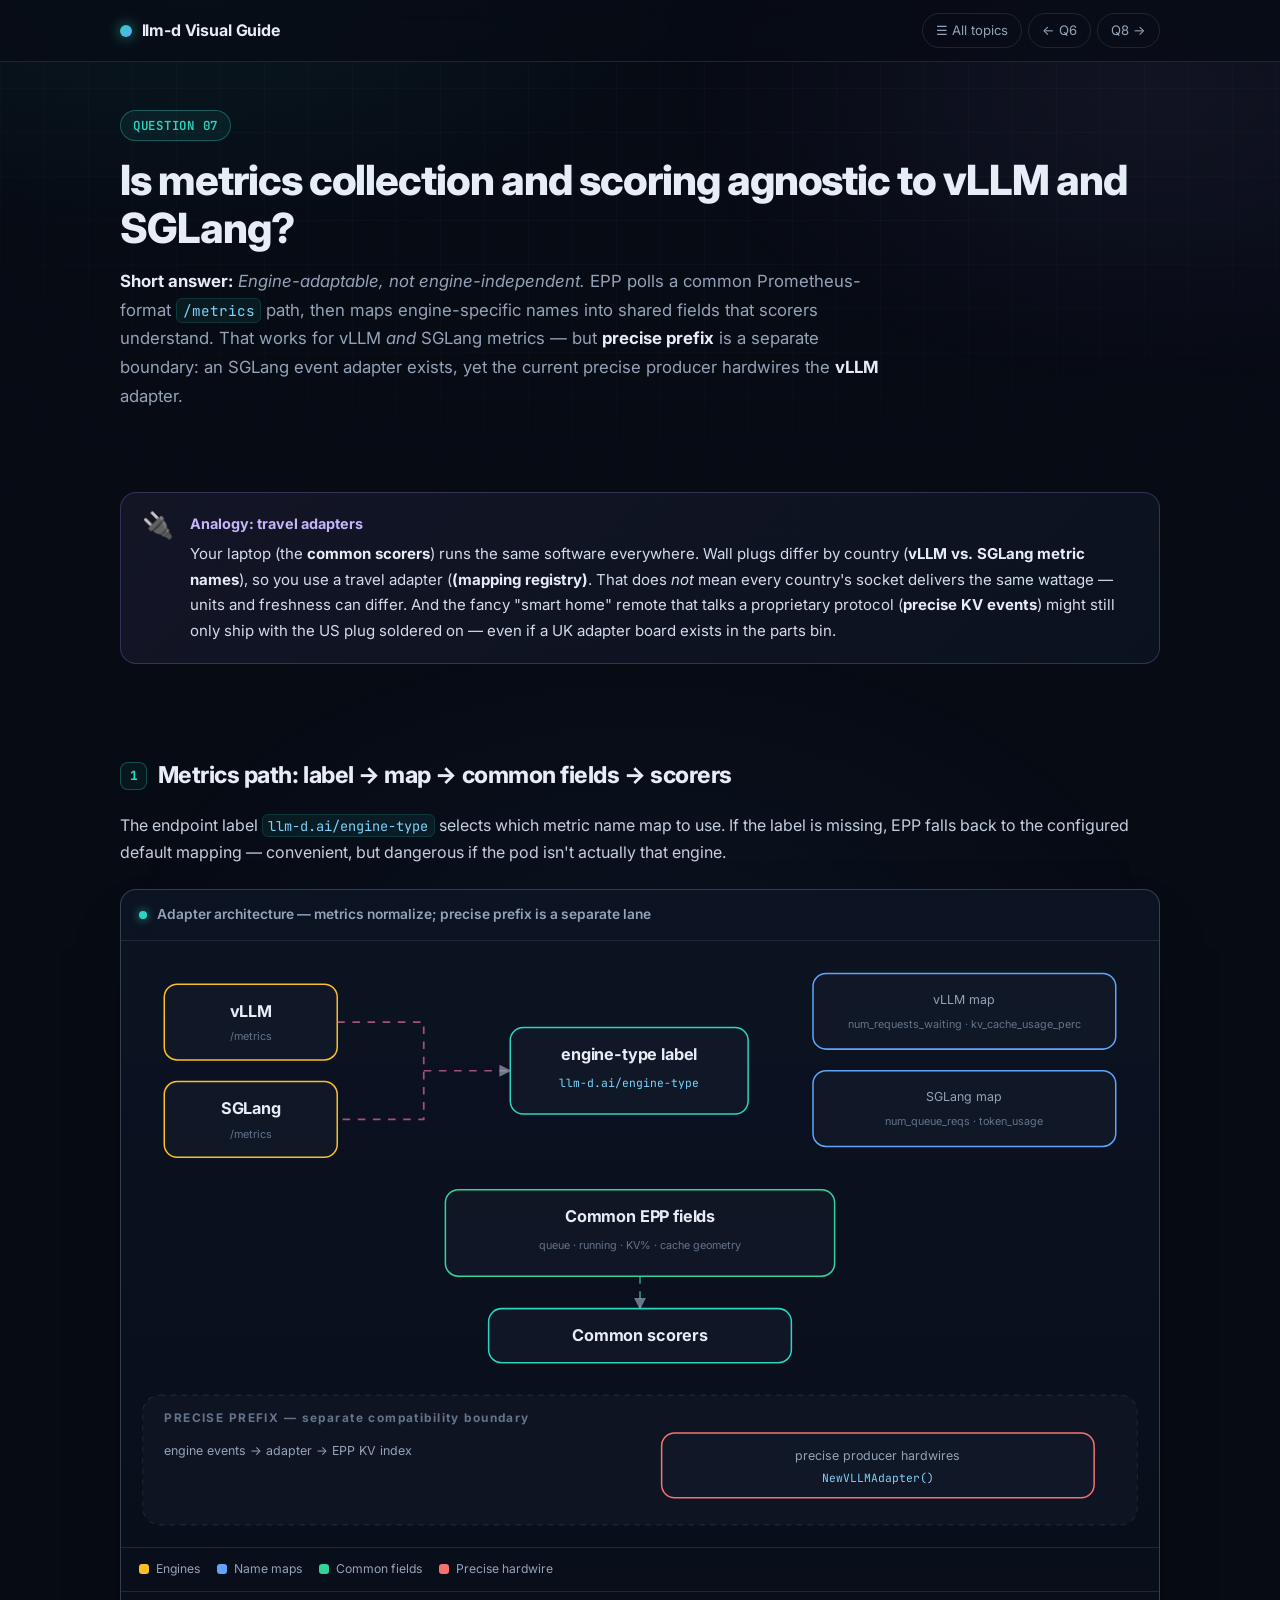
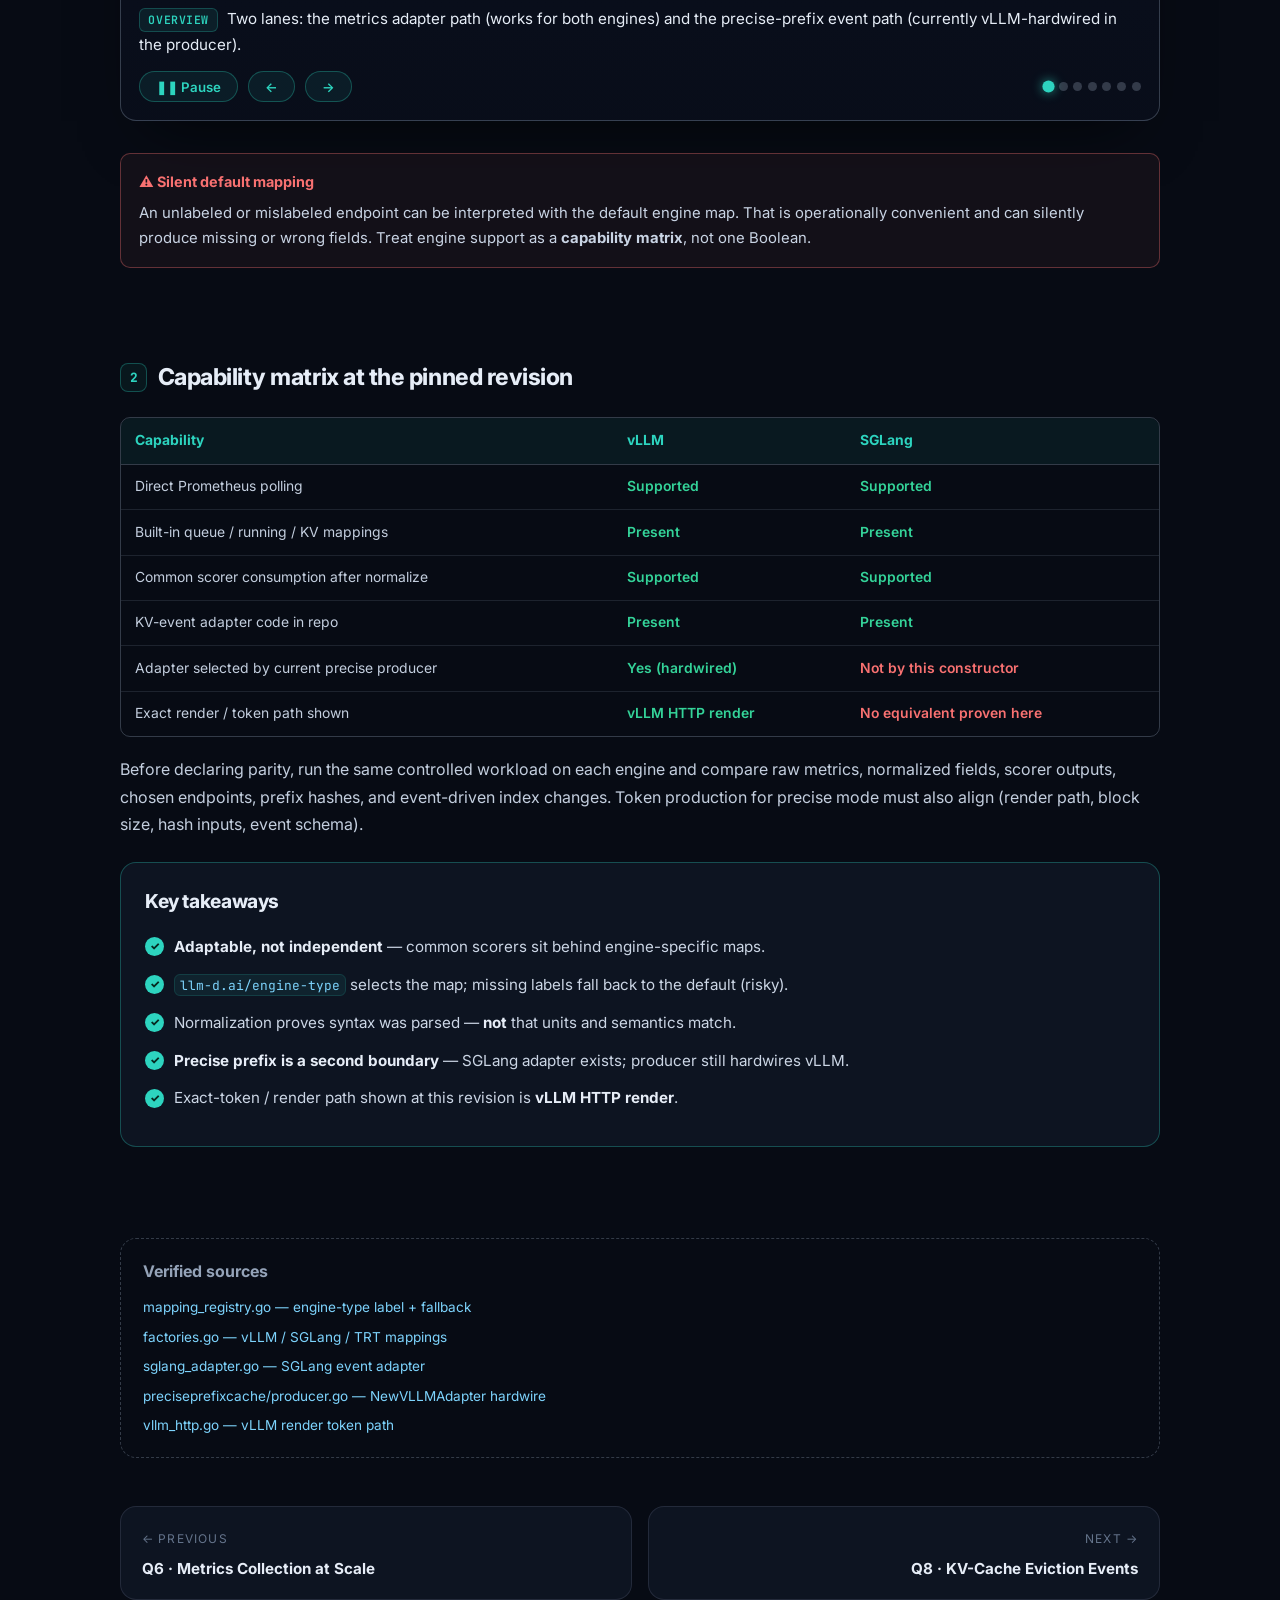
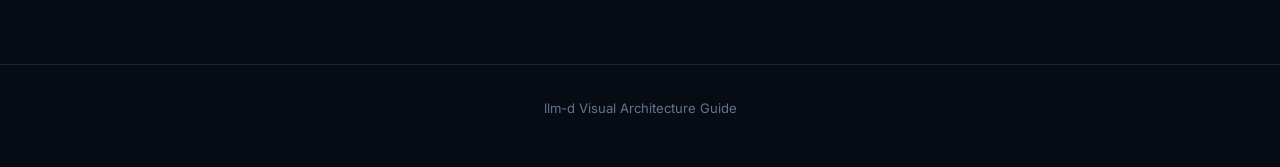
==== q7.html @ 29853bf8 "Add animated llm-d EPP visual architecture guide Interactive step-through SVG diagrams and teaching " ====
<!DOCTYPE html>
<html lang="en">
<head>
<meta charset="UTF-8">
<meta name="viewport" content="width=device-width, initial-scale=1.0">
<title>Q7 · vLLM vs. SGLang Agnosticism — llm-d Visual Guide</title>
<link rel="preconnect" href="https://fonts.googleapis.com">
<link rel="preconnect" href="https://fonts.gstatic.com" crossorigin>
<link href="https://fonts.googleapis.com/css2?family=Inter:wght@400;500;600;700;800&family=JetBrains+Mono:wght@400;600;700&display=swap" rel="stylesheet">
<link rel="stylesheet" href="assets/style.css">
<link rel="icon" href="data:image/svg+xml,<svg xmlns='http://www.w3.org/2000/svg' viewBox='0 0 100 100'><circle cx='50' cy='50' r='40' fill='%232dd4bf'/></svg>">
</head>
<body>

<header class="site-header">
  <div class="inner">
    <a class="brand" href="index.html"><span class="logo-dot"></span> llm-d Visual Guide</a>
    <div class="pager">
      <a href="index.html">☰ All topics</a>
      <a href="q6.html">← Q6</a>
      <a href="q8.html">Q8 →</a>
    </div>
  </div>
</header>

<main class="container">

  <section class="topic-hero reveal">
    <span class="q-badge">QUESTION 07</span>
    <h1>Is metrics collection and scoring agnostic to vLLM and SGLang?</h1>
    <p class="lede">
      <strong>Short answer:</strong> <em>Engine-adaptable, not engine-independent.</em> EPP polls a common
      Prometheus-format <code>/metrics</code> path, then maps engine-specific names into shared fields
      that scorers understand. That works for vLLM <em>and</em> SGLang metrics — but
      <strong>precise prefix</strong> is a separate boundary: an SGLang event adapter exists, yet the
      current precise producer hardwires the <strong>vLLM</strong> adapter.
    </p>
  </section>

  <section class="section reveal">
    <div class="analogy">
      <div class="emoji">🔌</div>
      <div class="body">
        <span class="a-title">Analogy: travel adapters</span>
        Your laptop (the <strong>common scorers</strong>) runs the same software everywhere. Wall plugs
        differ by country (<strong>vLLM vs. SGLang metric names</strong>), so you use a travel adapter
        (<strong>(mapping registry)</strong>. That does <em>not</em> mean every country's socket delivers
        the same wattage — units and freshness can differ. And the fancy "smart home" remote that talks
        a proprietary protocol (<strong>precise KV events</strong>) might still only ship with the
        US plug soldered on — even if a UK adapter board exists in the parts bin.
      </div>
    </div>
  </section>

  <section class="section reveal">
    <h2><span class="num">1</span> Metrics path: label → map → common fields → scorers</h2>
    <div class="prose">
      <p>
        The endpoint label <code>llm-d.ai/engine-type</code> selects which metric name map to use.
        If the label is missing, EPP falls back to the configured default mapping — convenient, but
        dangerous if the pod isn't actually that engine.
      </p>
    </div>

    <div class="diagram-card">
      <div class="diagram-title"><span class="dot"></span> Adapter architecture — metrics normalize; precise prefix is a separate lane</div>
      <div class="diagram-scroll">
        <svg viewBox="0 0 960 560" xmlns="http://www.w3.org/2000/svg" role="img" aria-label="vLLM SGLang adapter architecture">
          <defs>
            <marker id="q7a" viewBox="0 0 10 10" refX="9" refY="5" markerWidth="7" markerHeight="7" orient="auto-start-reverse">
              <path d="M0,0 L10,5 L0,10 z" fill="rgba(148,163,184,0.7)"/>
            </marker>
          </defs>

          <g class="dimmable" data-s="1">
            <rect class="node-box s-model" x="40" y="40" width="160" height="70" rx="12"/>
            <text class="t-title" x="120" y="70" text-anchor="middle">vLLM</text>
            <text class="t-tiny" x="120" y="92" text-anchor="middle">/metrics</text>
            <rect class="node-box s-model" x="40" y="130" width="160" height="70" rx="12"/>
            <text class="t-title" x="120" y="160" text-anchor="middle">SGLang</text>
            <text class="t-tiny" x="120" y="182" text-anchor="middle">/metrics</text>
          </g>

          <g class="dimmable" data-s="2">
            <path class="edge e-metrics flow" d="M200,75 L280,75 L280,165 L200,165" fill="none"/>
            <path class="edge e-metrics flow" d="M280,120 L360,120" marker-end="url(#q7a)"/>
            <rect class="node-box s-epp" x="360" y="80" width="220" height="80" rx="12"/>
            <text class="t-title" x="470" y="110" text-anchor="middle">engine-type label</text>
            <text class="t-mono" x="470" y="135" text-anchor="middle">llm-d.ai/engine-type</text>
          </g>

          <g class="dimmable" data-s="3">
            <rect class="node-box s-client" x="640" y="30" width="280" height="70" rx="12"/>
            <text class="t-sub" x="780" y="58" text-anchor="middle">vLLM map</text>
            <text class="t-tiny" x="780" y="80" text-anchor="middle">num_requests_waiting · kv_cache_usage_perc</text>
            <rect class="node-box s-client" x="640" y="120" width="280" height="70" rx="12"/>
            <text class="t-sub" x="780" y="148" text-anchor="middle">SGLang map</text>
            <text class="t-tiny" x="780" y="170" text-anchor="middle">num_queue_reqs · token_usage</text>
          </g>

          <g class="dimmable" data-s="4">
            <rect class="node-box s-storage" x="300" y="230" width="360" height="80" rx="12"/>
            <text class="t-title" x="480" y="260" text-anchor="middle">Common EPP fields</text>
            <text class="t-tiny" x="480" y="285" text-anchor="middle">queue · running · KV% · cache geometry</text>
            <path class="edge e-epp flow" d="M480,310 L480,340" marker-end="url(#q7a)"/>
            <rect class="node-box s-epp" x="340" y="340" width="280" height="50" rx="12"/>
            <text class="t-title" x="480" y="370" text-anchor="middle">Common scorers</text>
          </g>

          <g class="dimmable" data-s="5,6">
            <rect class="zone-box" x="20" y="420" width="920" height="120"/>
            <text class="t-zone" x="40" y="445">PRECISE PREFIX — separate compatibility boundary</text>
            <text class="t-sub" x="40" y="475">engine events → adapter → EPP KV index</text>
            <rect class="node-box s-danger" x="500" y="455" width="400" height="60" rx="10"/>
            <text class="t-sub" x="700" y="480" text-anchor="middle" fill="#fecaca">precise producer hardwires</text>
            <text class="t-mono" x="700" y="500" text-anchor="middle">NewVLLMAdapter()</text>
          </g>
        </svg>
      </div>
      <div class="legend">
        <span><i style="background:var(--model)"></i> Engines</span>
        <span><i style="background:var(--client)"></i> Name maps</span>
        <span><i style="background:var(--storage)"></i> Common fields</span>
        <span><i style="background:var(--danger)"></i> Precise hardwire</span>
      </div>
      <script type="application/json" class="steps">[
        {"text":"Two lanes: the metrics adapter path (works for both engines) and the precise-prefix event path (currently vLLM-hardwired in the producer)."},
        {"text":"Both vLLM and SGLang expose Prometheus-text <code>/metrics</code>. EPP uses one common HTTP poller for both."},
        {"text":"The endpoint's <code>llm-d.ai/engine-type</code> label picks a mapping. Unlabeled pods silently get the default map — wrong fields if the engine doesn't match."},
        {"text":"vLLM maps <code>vllm:num_requests_waiting</code>, <code>…_running</code>, <code>kv_cache_usage_perc</code>. SGLang maps <code>sglang:num_queue_reqs</code>, <code>…_running_reqs</code>, <code>token_usage</code>. Also: TensorRT-LLM Serve, Triton variants."},
        {"text":"The extractor publishes <strong>common fields</strong> (queue, running, KV%, cache shape). Scorers never see raw engine metric names — but semantic parity (units, cadence, missing signals) is not automatic."},
        {"text":"<strong>Precise prefix</strong> is different: events need an engine adapter. An SGLang adapter exists in the repo…"},
        {"text":"…but the current precise producer constructs <code>engineadapter.NewVLLMAdapter()</code> directly. Metrics support for SGLang ≠ end-to-end precise-prefix support at this revision."}
      ]</script>
      <div class="player"></div>
    </div>

    <div class="callout danger">
      <div class="co-title">⚠ Silent default mapping</div>
      An unlabeled or mislabeled endpoint can be interpreted with the default engine map. That is
      operationally convenient and can silently produce missing or wrong fields. Treat engine support
      as a <strong>capability matrix</strong>, not one Boolean.
    </div>
  </section>

  <section class="section reveal">
    <h2><span class="num">2</span> Capability matrix at the pinned revision</h2>
    <div class="table-wrap">
      <table>
        <thead>
          <tr><th>Capability</th><th>vLLM</th><th>SGLang</th></tr>
        </thead>
        <tbody>
          <tr><td>Direct Prometheus polling</td><td class="yes">Supported</td><td class="yes">Supported</td></tr>
          <tr><td>Built-in queue / running / KV mappings</td><td class="yes">Present</td><td class="yes">Present</td></tr>
          <tr><td>Common scorer consumption after normalize</td><td class="yes">Supported</td><td class="yes">Supported</td></tr>
          <tr><td>KV-event adapter code in repo</td><td class="yes">Present</td><td class="yes">Present</td></tr>
          <tr><td>Adapter selected by current precise producer</td><td class="yes">Yes (hardwired)</td><td class="no">Not by this constructor</td></tr>
          <tr><td>Exact render / token path shown</td><td class="yes">vLLM HTTP render</td><td class="no">No equivalent proven here</td></tr>
        </tbody>
      </table>
    </div>

    <div class="prose">
      <p>
        Before declaring parity, run the same controlled workload on each engine and compare raw metrics,
        normalized fields, scorer outputs, chosen endpoints, prefix hashes, and event-driven index changes.
        Token production for precise mode must also align (render path, block size, hash inputs, event schema).
      </p>
    </div>

    <div class="takeaways">
      <h2>Key takeaways</h2>
      <ul>
        <li><strong>Adaptable, not independent</strong> — common scorers sit behind engine-specific maps.</li>
        <li><code>llm-d.ai/engine-type</code> selects the map; missing labels fall back to the default (risky).</li>
        <li>Normalization proves syntax was parsed — <strong>not</strong> that units and semantics match.</li>
        <li><strong>Precise prefix is a second boundary</strong> — SGLang adapter exists; producer still hardwires vLLM.</li>
        <li>Exact-token / render path shown at this revision is <strong>vLLM HTTP render</strong>.</li>
      </ul>
    </div>
  </section>

  <section class="sources reveal">
    <h2>Verified sources</h2>
    <ul>
      <li><a href="https://github.com/llm-d/llm-d-router/blob/4a6c4164cc4881e634c66974810b2c50d0859a1b/pkg/epp/framework/plugins/datalayer/extractor/metrics/mapping_registry.go#L24-L85" target="_blank" rel="noopener">mapping_registry.go — engine-type label + fallback</a></li>
      <li><a href="https://github.com/llm-d/llm-d-router/blob/4a6c4164cc4881e634c66974810b2c50d0859a1b/pkg/epp/framework/plugins/datalayer/extractor/metrics/factories.go#L88-L146" target="_blank" rel="noopener">factories.go — vLLM / SGLang / TRT mappings</a></li>
      <li><a href="https://github.com/llm-d/llm-d-router/blob/4a6c4164cc4881e634c66974810b2c50d0859a1b/pkg/kvevents/engineadapter/sglang_adapter.go#L27-L94" target="_blank" rel="noopener">sglang_adapter.go — SGLang event adapter</a></li>
      <li><a href="https://github.com/llm-d/llm-d-router/blob/4a6c4164cc4881e634c66974810b2c50d0859a1b/pkg/epp/framework/plugins/requestcontrol/dataproducer/preciseprefixcache/producer.go#L153-L175" target="_blank" rel="noopener">preciseprefixcache/producer.go — NewVLLMAdapter hardwire</a></li>
      <li><a href="https://github.com/llm-d/llm-d-router/blob/4a6c4164cc4881e634c66974810b2c50d0859a1b/pkg/epp/framework/plugins/requestcontrol/dataproducer/tokenizer/vllm_http.go#L39-L170" target="_blank" rel="noopener">vllm_http.go — vLLM render token path</a></li>
    </ul>
  </section>

  <nav class="footer-nav reveal">
    <a href="q6.html"><span class="dir">← Previous</span><span class="name">Q6 · Metrics Collection at Scale</span></a>
    <a class="next" href="q8.html"><span class="dir">Next →</span><span class="name">Q8 · KV-Cache Eviction Events</span></a>
  </nav>
</main>

<footer class="site-footer"><div class="container">llm-d Visual Architecture Guide</div></footer>
<script src="assets/app.js"></script>
</body>
</html>
---- assets/style.css ----
/* ============================================================
   llm-d Visual Architecture Guide — design system
   ============================================================ */

:root {
  --bg: #070b14;
  --bg-soft: #0b1120;
  --surface: rgba(17, 24, 39, 0.72);
  --surface-solid: #101827;
  --border: rgba(148, 163, 184, 0.16);
  --border-strong: rgba(148, 163, 184, 0.32);
  --text: #e6edf7;
  --text-dim: #94a3b8;
  --text-faint: #64748b;

  /* role colors */
  --client: #60a5fa;
  --proxy: #a78bfa;
  --epp: #2dd4bf;
  --model: #fbbf24;
  --metrics: #f472b6;
  --storage: #34d399;
  --danger: #f87171;
  --neutral: #94a3b8;

  --radius: 16px;
  --radius-sm: 10px;
  --maxw: 1080px;
  --font-sans: "Inter", -apple-system, BlinkMacSystemFont, "Segoe UI", sans-serif;
  --font-mono: "JetBrains Mono", ui-monospace, SFMono-Regular, Menlo, monospace;
}

* { box-sizing: border-box; margin: 0; padding: 0; }

html { scroll-behavior: smooth; }

body {
  background: var(--bg);
  color: var(--text);
  font-family: var(--font-sans);
  font-size: 16px;
  line-height: 1.7;
  -webkit-font-smoothing: antialiased;
  overflow-x: hidden;
}

/* ambient glows */
body::before {
  content: "";
  position: fixed;
  inset: 0;
  z-index: -2;
  background:
    radial-gradient(900px 500px at 15% -5%, rgba(45, 212, 191, 0.08), transparent 60%),
    radial-gradient(800px 500px at 90% 10%, rgba(167, 139, 250, 0.07), transparent 60%),
    radial-gradient(900px 600px at 50% 110%, rgba(96, 165, 250, 0.06), transparent 60%);
}
body::after {
  content: "";
  position: fixed;
  inset: 0;
  z-index: -1;
  background-image:
    linear-gradient(rgba(148, 163, 184, 0.035) 1px, transparent 1px),
    linear-gradient(90deg, rgba(148, 163, 184, 0.035) 1px, transparent 1px);
  background-size: 44px 44px;
  mask-image: radial-gradient(ellipse 90% 70% at 50% 0%, black 40%, transparent 100%);
}

a { color: var(--epp); text-decoration: none; }
a:hover { text-decoration: underline; }

code {
  font-family: var(--font-mono);
  font-size: 0.85em;
  background: rgba(45, 212, 191, 0.08);
  border: 1px solid rgba(45, 212, 191, 0.15);
  border-radius: 6px;
  padding: 0.12em 0.4em;
  color: #7dd3fc;
  word-break: break-word;
}

/* ============ header ============ */
.site-header {
  position: sticky;
  top: 0;
  z-index: 50;
  backdrop-filter: blur(14px);
  -webkit-backdrop-filter: blur(14px);
  background: rgba(7, 11, 20, 0.75);
  border-bottom: 1px solid var(--border);
}
.site-header .inner {
  max-width: var(--maxw);
  margin: 0 auto;
  padding: 0.8rem 1.25rem;
  display: flex;
  align-items: center;
  gap: 1rem;
}
.brand {
  display: flex;
  align-items: center;
  gap: 0.6rem;
  font-weight: 700;
  font-size: 1rem;
  color: var(--text);
  letter-spacing: -0.01em;
  white-space: nowrap;
}
.brand:hover { text-decoration: none; }
.brand .logo-dot {
  width: 12px; height: 12px;
  border-radius: 50%;
  background: linear-gradient(135deg, var(--epp), var(--client));
  box-shadow: 0 0 14px rgba(45, 212, 191, 0.7);
  flex-shrink: 0;
}
.header-nav {
  margin-left: auto;
  display: flex;
  gap: 0.4rem;
  align-items: center;
}
.header-nav a {
  color: var(--text-dim);
  font-size: 0.85rem;
  padding: 0.35rem 0.7rem;
  border-radius: 8px;
  white-space: nowrap;
}
.header-nav a:hover { color: var(--text); background: rgba(148,163,184,0.08); text-decoration: none; }
.header-nav a.active { color: var(--epp); background: rgba(45,212,191,0.08); }

/* topic pager in header */
.pager { display: flex; gap: 0.4rem; margin-left: auto; }
.pager a {
  display: inline-flex; align-items: center; gap: 0.3rem;
  font-size: 0.82rem; color: var(--text-dim);
  border: 1px solid var(--border);
  padding: 0.35rem 0.8rem; border-radius: 999px;
  white-space: nowrap;
}
.pager a:hover { color: var(--text); border-color: var(--border-strong); text-decoration: none; }

/* ============ layout ============ */
.container { max-width: var(--maxw); margin: 0 auto; padding: 0 1.25rem; }

.hero { padding: 4.5rem 0 3rem; text-align: center; }
.hero .eyebrow {
  display: inline-flex; align-items: center; gap: 0.5rem;
  font-size: 0.78rem; font-weight: 600; letter-spacing: 0.14em;
  text-transform: uppercase; color: var(--epp);
  border: 1px solid rgba(45, 212, 191, 0.3);
  background: rgba(45, 212, 191, 0.06);
  padding: 0.35rem 0.9rem; border-radius: 999px;
  margin-bottom: 1.4rem;
}
.hero h1 {
  font-size: clamp(2rem, 5.5vw, 3.4rem);
  line-height: 1.12;
  letter-spacing: -0.03em;
  font-weight: 800;
  background: linear-gradient(120deg, #f0f6ff 30%, #7fe7d8 70%, #93b7fd 100%);
  -webkit-background-clip: text;
  background-clip: text;
  color: transparent;
  margin-bottom: 1.1rem;
}
.hero p.sub {
  max-width: 640px; margin: 0 auto;
  color: var(--text-dim); font-size: 1.08rem;
}

/* topic page hero */
.topic-hero { padding: 3rem 0 1.5rem; }
.topic-hero .q-badge {
  display: inline-block;
  font-family: var(--font-mono); font-size: 0.78rem; font-weight: 600;
  color: var(--epp);
  border: 1px solid rgba(45,212,191,0.35);
  background: rgba(45,212,191,0.07);
  padding: 0.25rem 0.75rem; border-radius: 999px;
  margin-bottom: 1rem;
  letter-spacing: 0.06em;
}
.topic-hero h1 {
  font-size: clamp(1.7rem, 4.5vw, 2.6rem);
  line-height: 1.15; letter-spacing: -0.025em; font-weight: 800;
  margin-bottom: 0.9rem;
}
.topic-hero .lede {
  color: var(--text-dim); font-size: 1.05rem; max-width: 760px;
}
.topic-hero .lede strong { color: var(--text); }

/* ============ sections ============ */
.section { padding: 2.2rem 0; }
.section h2 {
  font-size: 1.45rem; font-weight: 750; letter-spacing: -0.02em;
  margin-bottom: 1rem;
  display: flex; align-items: center; gap: 0.65rem;
}
.section h2 .num {
  font-family: var(--font-mono); font-size: 0.8rem; color: var(--epp);
  border: 1px solid rgba(45,212,191,0.3); border-radius: 8px;
  padding: 0.15rem 0.55rem; background: rgba(45,212,191,0.06);
}
.section h3 { font-size: 1.08rem; font-weight: 700; margin: 1.6rem 0 0.6rem; }
.prose p { color: #c3cede; margin-bottom: 0.95rem; }
.prose p strong { color: var(--text); }
.prose ul, .prose ol { margin: 0 0 1rem 1.3rem; color: #c3cede; }
.prose li { margin-bottom: 0.45rem; }
.prose li::marker { color: var(--epp); }

/* ============ cards / grid (index) ============ */
.topic-grid {
  display: grid;
  grid-template-columns: repeat(auto-fill, minmax(300px, 1fr));
  gap: 1rem;
  padding: 1rem 0 3rem;
}
.topic-card {
  position: relative;
  display: flex; flex-direction: column; gap: 0.55rem;
  background: var(--surface);
  border: 1px solid var(--border);
  border-radius: var(--radius);
  padding: 1.4rem 1.3rem 1.2rem;
  color: var(--text);
  overflow: hidden;
  transition: transform 0.25s ease, border-color 0.25s ease, box-shadow 0.25s ease;
}
.topic-card:hover {
  transform: translateY(-4px);
  border-color: rgba(45, 212, 191, 0.45);
  box-shadow: 0 18px 40px -18px rgba(45, 212, 191, 0.25);
  text-decoration: none;
}
.topic-card::before {
  content: "";
  position: absolute; inset: 0 0 auto 0; height: 2px;
  background: linear-gradient(90deg, var(--accent, var(--epp)), transparent 80%);
  opacity: 0.8;
}
.topic-card .card-num {
  font-family: var(--font-mono); font-size: 0.75rem;
  color: var(--accent, var(--epp)); letter-spacing: 0.08em;
}
.topic-card h3 { font-size: 1.05rem; font-weight: 700; letter-spacing: -0.01em; }
.topic-card p { font-size: 0.88rem; color: var(--text-dim); flex: 1; }
.topic-card .card-cta {
  font-size: 0.82rem; color: var(--accent, var(--epp)); font-weight: 600;
  display: inline-flex; align-items: center; gap: 0.35rem;
}

/* ============ diagram card + player ============ */
.diagram-card {
  background: linear-gradient(180deg, rgba(13, 20, 36, 0.9), rgba(9, 14, 26, 0.95));
  border: 1px solid var(--border-strong);
  border-radius: var(--radius);
  overflow: hidden;
  margin: 1.4rem 0 2rem;
  box-shadow: 0 30px 60px -30px rgba(0, 0, 0, 0.7);
}
.diagram-card .diagram-title {
  display: flex; align-items: center; gap: 0.6rem;
  padding: 0.85rem 1.15rem;
  border-bottom: 1px solid var(--border);
  font-size: 0.86rem; font-weight: 600; color: var(--text-dim);
}
.diagram-card .diagram-title .dot {
  width: 8px; height: 8px; border-radius: 50%;
  background: var(--epp);
  box-shadow: 0 0 10px rgba(45,212,191,0.8);
  animation: blink 2.4s ease-in-out infinite;
}
@keyframes blink { 0%,100% { opacity: 1; } 50% { opacity: 0.35; } }

.diagram-scroll { overflow-x: auto; -webkit-overflow-scrolling: touch; }
.diagram-scroll svg { display: block; min-width: 720px; width: 100%; height: auto; }

/* legend */
.legend {
  display: flex; flex-wrap: wrap; gap: 0.5rem 1.1rem;
  padding: 0.7rem 1.15rem;
  border-top: 1px solid var(--border);
  font-size: 0.76rem; color: var(--text-dim);
}
.legend span { display: inline-flex; align-items: center; gap: 0.4rem; }
.legend i {
  width: 10px; height: 10px; border-radius: 3px; display: inline-block;
}

/* player controls */
.player {
  border-top: 1px solid var(--border);
  padding: 0.9rem 1.15rem 1.1rem;
}
.player .caption {
  min-height: 3.2em;
  font-size: 0.95rem; color: var(--text);
  margin-bottom: 0.8rem;
  transition: opacity 0.3s ease;
}
.player .caption .step-label {
  display: inline-block;
  font-family: var(--font-mono); font-size: 0.72rem; font-weight: 600;
  color: var(--epp); background: rgba(45,212,191,0.09);
  border: 1px solid rgba(45,212,191,0.25);
  padding: 0.1rem 0.5rem; border-radius: 6px;
  margin-right: 0.55rem; vertical-align: middle;
  letter-spacing: 0.05em;
}
.player .controls { display: flex; align-items: center; gap: 0.6rem; flex-wrap: wrap; }
.player button {
  appearance: none; cursor: pointer;
  background: rgba(45,212,191,0.08);
  border: 1px solid rgba(45,212,191,0.3);
  color: var(--epp);
  font-family: var(--font-sans); font-size: 0.83rem; font-weight: 600;
  border-radius: 999px; padding: 0.42rem 1rem;
  transition: background 0.2s ease, transform 0.15s ease;
  display: inline-flex; align-items: center; gap: 0.4rem;
}
.player button:hover { background: rgba(45,212,191,0.16); }
.player button:active { transform: scale(0.96); }
.player .dots { display: flex; gap: 0.35rem; margin-left: auto; align-items: center; }
.player .dots button {
  width: 9px; height: 9px; padding: 0; border-radius: 50%;
  border: none; background: rgba(148,163,184,0.3);
  transition: background 0.2s, transform 0.2s;
}
.player .dots button.on {
  background: var(--epp);
  transform: scale(1.35);
  box-shadow: 0 0 8px rgba(45,212,191,0.7);
}

/* ============ SVG diagram styles ============ */
svg text {
  font-family: var(--font-sans);
  fill: var(--text);
  user-select: none;
}
svg .t-title { font-size: 15px; font-weight: 700; letter-spacing: -0.01em; }
svg .t-sub { font-size: 11.5px; fill: var(--text-dim); }
svg .t-tiny { font-size: 10px; fill: var(--text-faint); }
svg .t-mono { font-family: var(--font-mono); font-size: 10.5px; fill: #7dd3fc; }
svg .t-label { font-size: 11px; fill: var(--text-dim); }
svg .t-zone { font-size: 11px; font-weight: 700; letter-spacing: 0.12em; fill: var(--text-faint); }

.node-box {
  fill: rgba(17, 24, 39, 0.85);
  stroke-width: 1.4;
  rx: 12;
}
.zone-box {
  fill: rgba(148, 163, 184, 0.035);
  stroke: rgba(148, 163, 184, 0.14);
  stroke-dasharray: 5 5;
  stroke-width: 1;
  rx: 16;
}
.inner-box {
  fill: rgba(148, 163, 184, 0.05);
  stroke: rgba(148, 163, 184, 0.2);
  stroke-width: 1;
  rx: 8;
}

/* role strokes */
.s-client { stroke: var(--client); }
.s-proxy { stroke: var(--proxy); }
.s-epp { stroke: var(--epp); }
.s-model { stroke: var(--model); }
.s-metrics { stroke: var(--metrics); }
.s-storage { stroke: var(--storage); }
.s-danger { stroke: var(--danger); }
.s-neutral { stroke: rgba(148,163,184,0.55); }

/* role fills (for pulses, chips) */
.f-client { fill: var(--client); }
.f-proxy { fill: var(--proxy); }
.f-epp { fill: var(--epp); }
.f-model { fill: var(--model); }
.f-metrics { fill: var(--metrics); }
.f-storage { fill: var(--storage); }
.f-danger { fill: var(--danger); }

/* edges */
.edge {
  fill: none;
  stroke: rgba(148, 163, 184, 0.4);
  stroke-width: 1.6;
}
.edge.flow {
  stroke-dasharray: 7 7;
  animation: dashflow 1.1s linear infinite;
}
@keyframes dashflow { to { stroke-dashoffset: -14; } }
.edge.e-client { stroke: rgba(96, 165, 250, 0.65); }
.edge.e-proxy { stroke: rgba(167, 139, 250, 0.65); }
.edge.e-epp { stroke: rgba(45, 212, 191, 0.65); }
.edge.e-model { stroke: rgba(251, 191, 36, 0.65); }
.edge.e-metrics { stroke: rgba(244, 114, 182, 0.65); }
.edge.e-storage { stroke: rgba(52, 211, 153, 0.65); }
.edge.e-danger { stroke: rgba(248, 113, 113, 0.7); }

/* moving pulse dots */
.pulse {
  filter: drop-shadow(0 0 5px currentColor);
}

/* dimming for step player */
.dimmable { transition: opacity 0.45s ease; }
.dimmable.dim { opacity: 0.13; }

/* subtle node glow when focused */
.node-glow { transition: filter 0.4s ease; }

/* ============ callouts ============ */
.callout {
  border-radius: var(--radius-sm);
  border: 1px solid;
  padding: 1rem 1.15rem;
  margin: 1.2rem 0;
  font-size: 0.93rem;
  color: #c9d4e4;
}
.callout .co-title {
  display: flex; align-items: center; gap: 0.5rem;
  font-weight: 700; margin-bottom: 0.4rem; font-size: 0.9rem;
}
.callout.info { border-color: rgba(96,165,250,0.35); background: rgba(96,165,250,0.06); }
.callout.info .co-title { color: var(--client); }
.callout.warn { border-color: rgba(251,191,36,0.35); background: rgba(251,191,36,0.05); }
.callout.warn .co-title { color: var(--model); }
.callout.danger { border-color: rgba(248,113,113,0.35); background: rgba(248,113,113,0.05); }
.callout.danger .co-title { color: var(--danger); }
.callout.tip { border-color: rgba(45,212,191,0.35); background: rgba(45,212,191,0.05); }
.callout.tip .co-title { color: var(--epp); }

/* ============ analogy box ============ */
.analogy {
  display: flex; gap: 1rem;
  background: linear-gradient(135deg, rgba(167,139,250,0.08), rgba(96,165,250,0.05));
  border: 1px solid rgba(167,139,250,0.25);
  border-radius: var(--radius);
  padding: 1.2rem 1.3rem;
  margin: 1.4rem 0;
}
.analogy .emoji { font-size: 1.6rem; line-height: 1; }
.analogy .body { font-size: 0.94rem; color: #d3dcec; }
.analogy .body strong { color: var(--text); }
.analogy .body .a-title {
  font-weight: 700; color: #c4b5fd; margin-bottom: 0.3rem; font-size: 0.9rem;
  display: block;
}

/* ============ tables ============ */
.table-wrap { overflow-x: auto; margin: 1.2rem 0; border-radius: var(--radius-sm); border: 1px solid var(--border-strong); }
table {
  border-collapse: collapse;
  width: 100%;
  font-size: 0.87rem;
  min-width: 560px;
}
th {
  text-align: left;
  background: rgba(45, 212, 191, 0.07);
  color: var(--epp);
  font-weight: 700;
  padding: 0.7rem 0.9rem;
  border-bottom: 1px solid var(--border-strong);
  white-space: nowrap;
}
td {
  padding: 0.65rem 0.9rem;
  border-bottom: 1px solid var(--border);
  color: #c3cede;
  vertical-align: top;
}
tr:last-child td { border-bottom: none; }
tr:hover td { background: rgba(148,163,184,0.04); }
td.yes { color: var(--storage); font-weight: 600; }
td.no { color: var(--danger); font-weight: 600; }

/* ============ takeaways ============ */
.takeaways {
  background: var(--surface);
  border: 1px solid rgba(45,212,191,0.3);
  border-radius: var(--radius);
  padding: 1.4rem 1.5rem;
  margin: 1.5rem 0;
}
.takeaways h2 { font-size: 1.2rem; margin-bottom: 1rem; }
.takeaways ul { list-style: none; }
.takeaways li {
  position: relative;
  padding-left: 1.8rem;
  margin-bottom: 0.75rem;
  color: #cbd6e5;
  font-size: 0.95rem;
}
.takeaways li::before {
  content: "✓";
  position: absolute; left: 0; top: 0;
  width: 1.2rem; height: 1.2rem;
  display: flex; align-items: center; justify-content: center;
  font-size: 0.7rem; font-weight: 800;
  color: #06281f;
  background: var(--epp);
  border-radius: 50%;
  margin-top: 0.2rem;
}
.takeaways li strong { color: var(--text); }

/* ============ step list (numbered walkthrough) ============ */
.steps-list { counter-reset: step; list-style: none; margin: 1.2rem 0; }
.steps-list li {
  counter-increment: step;
  position: relative;
  padding: 0 0 1.3rem 3rem;
  color: #c3cede;
  font-size: 0.95rem;
}
.steps-list li::before {
  content: counter(step);
  position: absolute; left: 0; top: -0.1rem;
  width: 2rem; height: 2rem;
  display: flex; align-items: center; justify-content: center;
  font-family: var(--font-mono); font-weight: 700; font-size: 0.85rem;
  color: var(--epp);
  border: 1.5px solid rgba(45,212,191,0.45);
  background: rgba(45,212,191,0.07);
  border-radius: 50%;
}
.steps-list li:not(:last-child)::after {
  content: "";
  position: absolute; left: 0.95rem; top: 2.1rem; bottom: 0.2rem;
  width: 1.5px;
  background: linear-gradient(to bottom, rgba(45,212,191,0.4), rgba(45,212,191,0.05));
}
.steps-list li strong { color: var(--text); }

/* ============ sources ============ */
.sources {
  margin: 2rem 0 1rem;
  padding: 1.2rem 1.4rem;
  border: 1px dashed var(--border-strong);
  border-radius: var(--radius);
  font-size: 0.85rem;
}
.sources h2 { font-size: 1rem; margin-bottom: 0.7rem; color: var(--text-dim); }
.sources ul { list-style: none; display: flex; flex-direction: column; gap: 0.4rem; }
.sources a { color: #7dd3fc; word-break: break-all; }

/* ============ footer nav ============ */
.footer-nav {
  display: flex; gap: 1rem; justify-content: space-between;
  padding: 2rem 0 1rem;
  flex-wrap: wrap;
}
.footer-nav a {
  flex: 1; min-width: 240px;
  background: var(--surface);
  border: 1px solid var(--border);
  border-radius: var(--radius);
  padding: 1.1rem 1.3rem;
  color: var(--text);
  transition: border-color 0.25s, transform 0.25s;
}
.footer-nav a:hover { border-color: rgba(45,212,191,0.5); transform: translateY(-2px); text-decoration: none; }
.footer-nav a .dir { font-size: 0.75rem; color: var(--text-faint); letter-spacing: 0.1em; text-transform: uppercase; }
.footer-nav a .name { font-weight: 700; font-size: 0.95rem; margin-top: 0.25rem; display: block; }
.footer-nav a.next { text-align: right; }

.site-footer {
  border-top: 1px solid var(--border);
  margin-top: 3rem;
  padding: 2rem 0 3rem;
  text-align: center;
  color: var(--text-faint);
  font-size: 0.82rem;
}

/* ============ scroll reveal ============ */
.reveal { opacity: 0; transform: translateY(22px); transition: opacity 0.7s ease, transform 0.7s ease; }
.reveal.in { opacity: 1; transform: none; }

/* ============ glossary chips (index) ============ */
.glossary {
  display: grid;
  grid-template-columns: repeat(auto-fill, minmax(280px, 1fr));
  gap: 0.9rem;
  padding-bottom: 2rem;
}
.gloss-item {
  background: var(--surface);
  border: 1px solid var(--border);
  border-radius: var(--radius-sm);
  padding: 1rem 1.1rem;
}
.gloss-item .term {
  font-family: var(--font-mono);
  font-size: 0.85rem; font-weight: 700; color: var(--epp);
  margin-bottom: 0.3rem;
}
.gloss-item .def { font-size: 0.85rem; color: var(--text-dim); }

/* ============ responsive ============ */
@media (max-width: 640px) {
  .hero { padding: 3rem 0 2rem; }
  .header-nav { display: none; }
  .section { padding: 1.6rem 0; }
  .player .dots { display: none; }
  .analogy { flex-direction: column; gap: 0.5rem; }
}

@media (prefers-reduced-motion: reduce) {
  .edge.flow { animation: none; }
  .reveal { opacity: 1; transform: none; transition: none; }
  * { scroll-behavior: auto; }
}
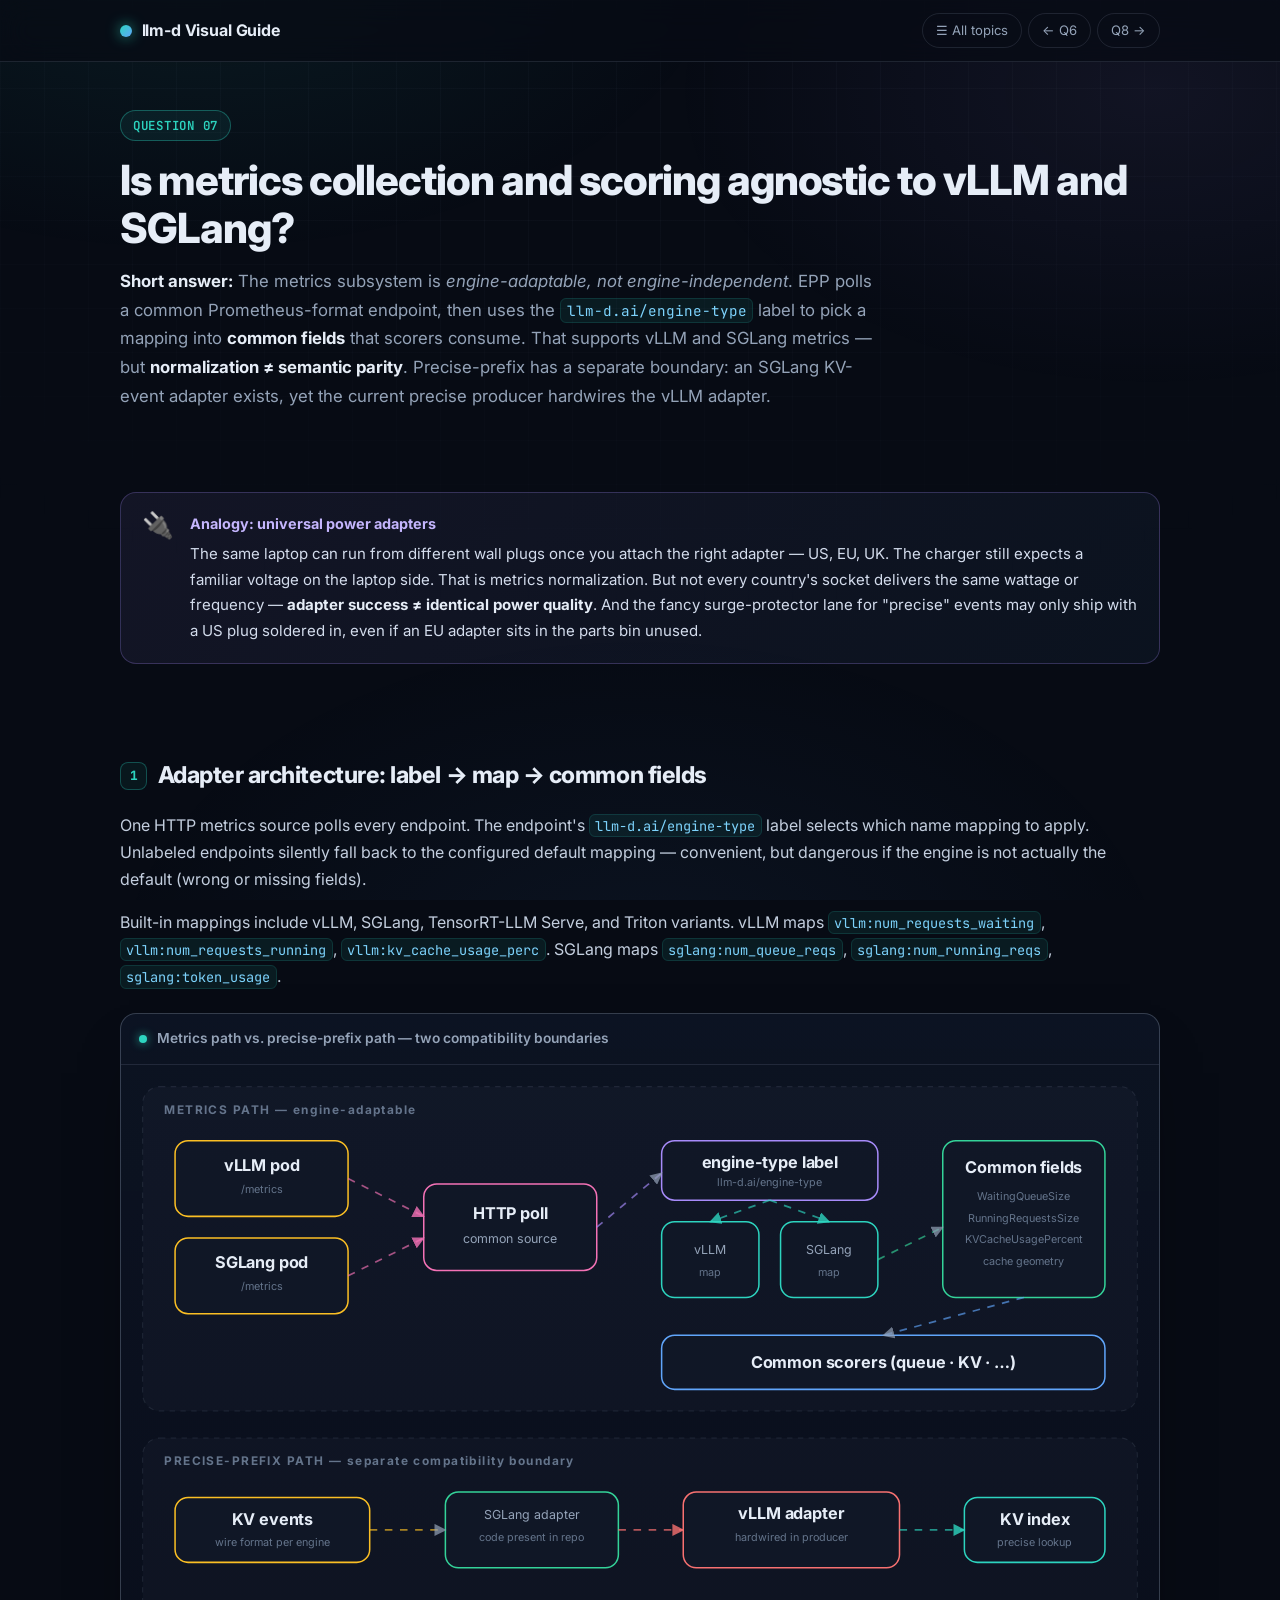
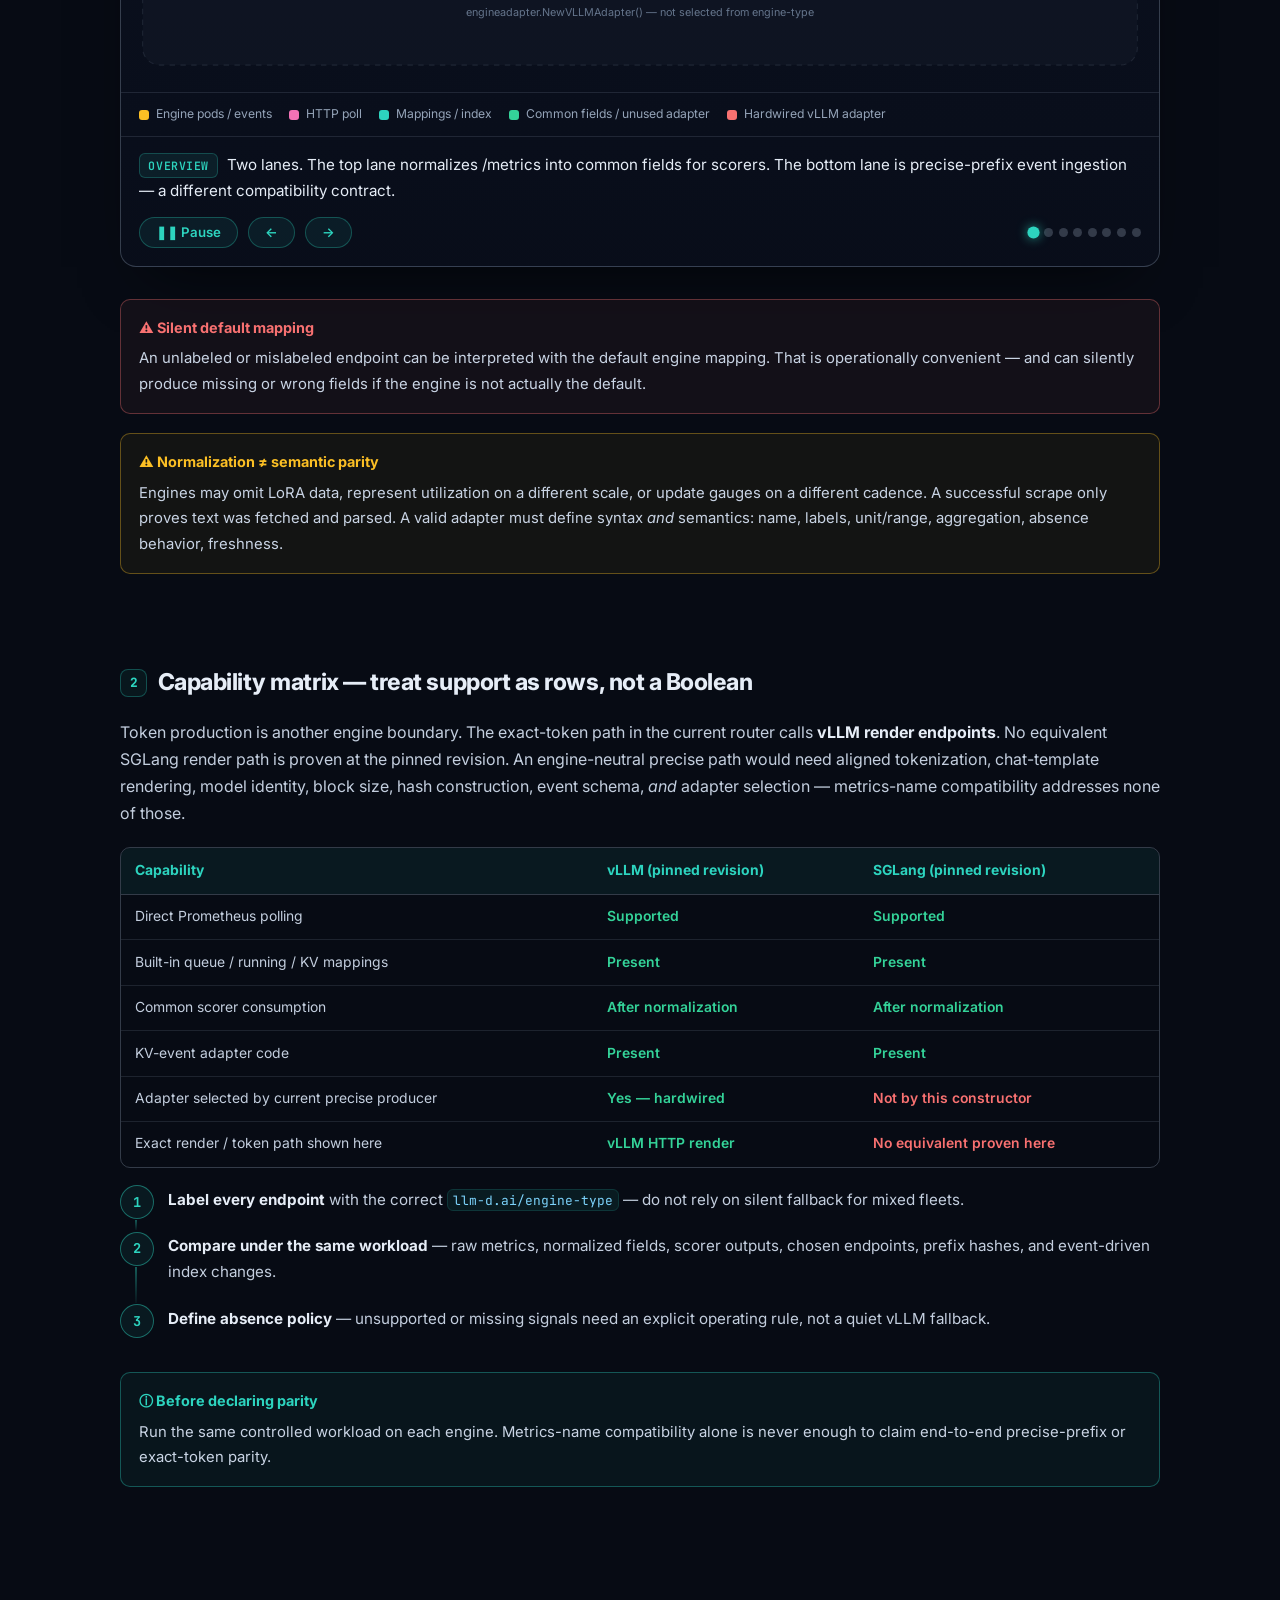
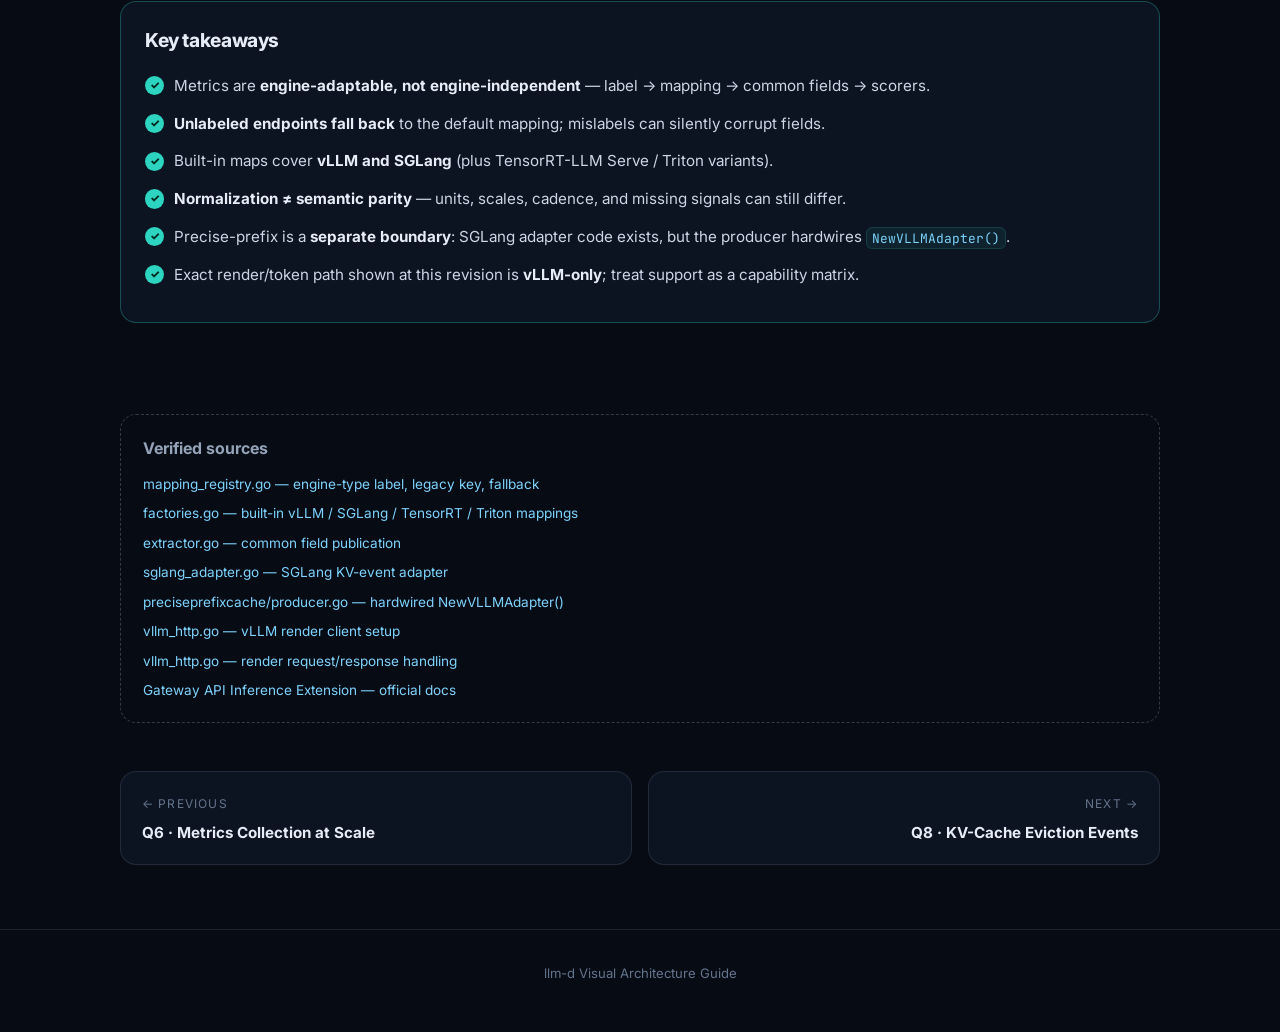
==== commit 0d0ef636: "Publish static llm-d architecture guide Co-authored-by: Cursor <cursoragent@cursor.com>" ====
--- a/q7.html
+++ b/q7.html
@@ -29,11 +29,12 @@
     <span class="q-badge">QUESTION 07</span>
     <h1>Is metrics collection and scoring agnostic to vLLM and SGLang?</h1>
     <p class="lede">
-      <strong>Short answer:</strong> <em>Engine-adaptable, not engine-independent.</em> EPP polls a common
-      Prometheus-format <code>/metrics</code> path, then maps engine-specific names into shared fields
-      that scorers understand. That works for vLLM <em>and</em> SGLang metrics — but
-      <strong>precise prefix</strong> is a separate boundary: an SGLang event adapter exists, yet the
-      current precise producer hardwires the <strong>vLLM</strong> adapter.
+      <strong>Short answer:</strong> The metrics subsystem is <em>engine-adaptable, not engine-independent</em>.
+      EPP polls a common Prometheus-format endpoint, then uses the
+      <code>llm-d.ai/engine-type</code> label to pick a mapping into <strong>common fields</strong>
+      that scorers consume. That supports vLLM and SGLang metrics — but
+      <strong>normalization ≠ semantic parity</strong>. Precise-prefix has a separate boundary:
+      an SGLang KV-event adapter exists, yet the current precise producer hardwires the vLLM adapter.
     </p>
   </section>
 
@@ -41,142 +42,264 @@
     <div class="analogy">
       <div class="emoji">🔌</div>
       <div class="body">
-        <span class="a-title">Analogy: travel adapters</span>
-        Your laptop (the <strong>common scorers</strong>) runs the same software everywhere. Wall plugs
-        differ by country (<strong>vLLM vs. SGLang metric names</strong>), so you use a travel adapter
-        (<strong>(mapping registry)</strong>. That does <em>not</em> mean every country's socket delivers
-        the same wattage — units and freshness can differ. And the fancy "smart home" remote that talks
-        a proprietary protocol (<strong>precise KV events</strong>) might still only ship with the
-        US plug soldered on — even if a UK adapter board exists in the parts bin.
+        <span class="a-title">Analogy: universal power adapters</span>
+        The same laptop can run from different wall plugs once you attach the right adapter —
+        US, EU, UK. The charger still expects a familiar voltage on the laptop side. That is
+        metrics normalization. But not every country's socket delivers the same wattage or
+        frequency — <strong>adapter success ≠ identical power quality</strong>. And the fancy
+        surge-protector lane for "precise" events may only ship with a US plug soldered in,
+        even if an EU adapter sits in the parts bin unused.
       </div>
     </div>
   </section>
 
+  <!-- ===== DIAGRAM 1: adapter architecture ===== -->
   <section class="section reveal">
-    <h2><span class="num">1</span> Metrics path: label → map → common fields → scorers</h2>
+    <h2><span class="num">1</span> Adapter architecture: label → map → common fields</h2>
     <div class="prose">
       <p>
-        The endpoint label <code>llm-d.ai/engine-type</code> selects which metric name map to use.
-        If the label is missing, EPP falls back to the configured default mapping — convenient, but
-        dangerous if the pod isn't actually that engine.
+        One HTTP metrics source polls every endpoint. The endpoint's
+        <code>llm-d.ai/engine-type</code> label selects which name mapping to apply. Unlabeled
+        endpoints silently fall back to the configured default mapping — convenient, but dangerous
+        if the engine is not actually the default (wrong or missing fields).
       </p>
+      <p>
+        Built-in mappings include vLLM, SGLang, TensorRT-LLM Serve, and Triton variants.
+        vLLM maps <code>vllm:num_requests_waiting</code>, <code>vllm:num_requests_running</code>,
+        <code>vllm:kv_cache_usage_perc</code>. SGLang maps <code>sglang:num_queue_reqs</code>,
+        <code>sglang:num_running_reqs</code>, <code>sglang:token_usage</code>.
+      </p>
     </div>
 
     <div class="diagram-card">
-      <div class="diagram-title"><span class="dot"></span> Adapter architecture — metrics normalize; precise prefix is a separate lane</div>
+      <div class="diagram-title"><span class="dot"></span> Metrics path vs. precise-prefix path — two compatibility boundaries</div>
       <div class="diagram-scroll">
-        <svg viewBox="0 0 960 560" xmlns="http://www.w3.org/2000/svg" role="img" aria-label="vLLM SGLang adapter architecture">
+        <svg viewBox="0 0 960 580" xmlns="http://www.w3.org/2000/svg" role="img" aria-label="Engine adapter architecture for metrics and precise prefix">
           <defs>
             <marker id="q7a" viewBox="0 0 10 10" refX="9" refY="5" markerWidth="7" markerHeight="7" orient="auto-start-reverse">
               <path d="M0,0 L10,5 L0,10 z" fill="rgba(148,163,184,0.7)"/>
             </marker>
+            <marker id="q7a2" viewBox="0 0 10 10" refX="9" refY="5" markerWidth="7" markerHeight="7" orient="auto-start-reverse">
+              <path d="M0,0 L10,5 L0,10 z" fill="rgba(244,114,182,0.8)"/>
+            </marker>
+            <marker id="q7a3" viewBox="0 0 10 10" refX="9" refY="5" markerWidth="7" markerHeight="7" orient="auto-start-reverse">
+              <path d="M0,0 L10,5 L0,10 z" fill="rgba(45,212,191,0.8)"/>
+            </marker>
+            <marker id="q7a4" viewBox="0 0 10 10" refX="9" refY="5" markerWidth="7" markerHeight="7" orient="auto-start-reverse">
+              <path d="M0,0 L10,5 L0,10 z" fill="rgba(248,113,113,0.8)"/>
+            </marker>
           </defs>
 
-          <g class="dimmable" data-s="1">
-            <rect class="node-box s-model" x="40" y="40" width="160" height="70" rx="12"/>
-            <text class="t-title" x="120" y="70" text-anchor="middle">vLLM</text>
-            <text class="t-tiny" x="120" y="92" text-anchor="middle">/metrics</text>
-            <rect class="node-box s-model" x="40" y="130" width="160" height="70" rx="12"/>
-            <text class="t-title" x="120" y="160" text-anchor="middle">SGLang</text>
-            <text class="t-tiny" x="120" y="182" text-anchor="middle">/metrics</text>
+          <!-- metrics zone -->
+          <g class="dimmable" data-s="1,2,3,4,5">
+            <rect class="zone-box" x="20" y="20" width="920" height="300"/>
+            <text class="t-zone" x="40" y="45">METRICS PATH — engine-adaptable</text>
+          </g>
+
+          <g class="dimmable" data-s="1,2">
+            <rect class="node-box s-model" x="50" y="70" width="160" height="70" rx="12"/>
+            <text class="t-title" x="130" y="98" text-anchor="middle">vLLM pod</text>
+            <text class="t-tiny" x="130" y="118" text-anchor="middle">/metrics</text>
+            <rect class="node-box s-model" x="50" y="160" width="160" height="70" rx="12"/>
+            <text class="t-title" x="130" y="188" text-anchor="middle">SGLang pod</text>
+            <text class="t-tiny" x="130" y="208" text-anchor="middle">/metrics</text>
           </g>
 
           <g class="dimmable" data-s="2">
-            <path class="edge e-metrics flow" d="M200,75 L280,75 L280,165 L200,165" fill="none"/>
-            <path class="edge e-metrics flow" d="M280,120 L360,120" marker-end="url(#q7a)"/>
-            <rect class="node-box s-epp" x="360" y="80" width="220" height="80" rx="12"/>
-            <text class="t-title" x="470" y="110" text-anchor="middle">engine-type label</text>
-            <text class="t-mono" x="470" y="135" text-anchor="middle">llm-d.ai/engine-type</text>
+            <rect class="node-box s-metrics" x="280" y="110" width="160" height="80" rx="12"/>
+            <text class="t-title" x="360" y="142" text-anchor="middle">HTTP poll</text>
+            <text class="t-sub" x="360" y="165" text-anchor="middle">common source</text>
           </g>
 
           <g class="dimmable" data-s="3">
-            <rect class="node-box s-client" x="640" y="30" width="280" height="70" rx="12"/>
-            <text class="t-sub" x="780" y="58" text-anchor="middle">vLLM map</text>
-            <text class="t-tiny" x="780" y="80" text-anchor="middle">num_requests_waiting · kv_cache_usage_perc</text>
-            <rect class="node-box s-client" x="640" y="120" width="280" height="70" rx="12"/>
-            <text class="t-sub" x="780" y="148" text-anchor="middle">SGLang map</text>
-            <text class="t-tiny" x="780" y="170" text-anchor="middle">num_queue_reqs · token_usage</text>
-          </g>
-
-          <g class="dimmable" data-s="4">
-            <rect class="node-box s-storage" x="300" y="230" width="360" height="80" rx="12"/>
-            <text class="t-title" x="480" y="260" text-anchor="middle">Common EPP fields</text>
-            <text class="t-tiny" x="480" y="285" text-anchor="middle">queue · running · KV% · cache geometry</text>
-            <path class="edge e-epp flow" d="M480,310 L480,340" marker-end="url(#q7a)"/>
-            <rect class="node-box s-epp" x="340" y="340" width="280" height="50" rx="12"/>
-            <text class="t-title" x="480" y="370" text-anchor="middle">Common scorers</text>
-          </g>
-
-          <g class="dimmable" data-s="5,6">
-            <rect class="zone-box" x="20" y="420" width="920" height="120"/>
-            <text class="t-zone" x="40" y="445">PRECISE PREFIX — separate compatibility boundary</text>
-            <text class="t-sub" x="40" y="475">engine events → adapter → EPP KV index</text>
-            <rect class="node-box s-danger" x="500" y="455" width="400" height="60" rx="10"/>
-            <text class="t-sub" x="700" y="480" text-anchor="middle" fill="#fecaca">precise producer hardwires</text>
-            <text class="t-mono" x="700" y="500" text-anchor="middle">NewVLLMAdapter()</text>
-          </g>
+            <rect class="node-box s-proxy" x="500" y="70" width="200" height="55" rx="12"/>
+            <text class="t-title" x="600" y="95" text-anchor="middle">engine-type label</text>
+            <text class="t-tiny" x="600" y="112" text-anchor="middle">llm-d.ai/engine-type</text>
+          </g>
+
+          <g class="dimmable" data-s="3,4">
+            <rect class="node-box s-epp" x="500" y="145" width="90" height="70" rx="10"/>
+            <text class="t-sub" x="545" y="175" text-anchor="middle">vLLM</text>
+            <text class="t-tiny" x="545" y="195" text-anchor="middle">map</text>
+            <rect class="node-box s-epp" x="610" y="145" width="90" height="70" rx="10"/>
+            <text class="t-sub" x="655" y="175" text-anchor="middle">SGLang</text>
+            <text class="t-tiny" x="655" y="195" text-anchor="middle">map</text>
+          </g>
+
+          <g class="dimmable" data-s="4,5">
+            <rect class="node-box s-storage" x="760" y="70" width="150" height="145" rx="12"/>
+            <text class="t-title" x="835" y="100" text-anchor="middle">Common fields</text>
+            <text class="t-tiny" x="835" y="125" text-anchor="middle">WaitingQueueSize</text>
+            <text class="t-tiny" x="835" y="145" text-anchor="middle">RunningRequestsSize</text>
+            <text class="t-tiny" x="835" y="165" text-anchor="middle">KVCacheUsagePercent</text>
+            <text class="t-tiny" x="835" y="185" text-anchor="middle">cache geometry</text>
+          </g>
+
+          <g class="dimmable" data-s="5">
+            <rect class="node-box s-client" x="500" y="250" width="410" height="50" rx="12"/>
+            <text class="t-title" x="705" y="280" text-anchor="middle">Common scorers (queue · KV · …)</text>
+          </g>
+
+          <path class="edge e-metrics flow dimmable" data-s="2" d="M210,105 L280,140" marker-end="url(#q7a2)"/>
+          <path class="edge e-metrics flow dimmable" data-s="2" d="M210,195 L280,160" marker-end="url(#q7a2)"/>
+          <path class="edge e-proxy flow dimmable" data-s="3" d="M440,150 L500,100" marker-end="url(#q7a)"/>
+          <path class="edge e-epp flow dimmable" data-s="3" d="M600,125 L545,145" marker-end="url(#q7a3)"/>
+          <path class="edge e-epp flow dimmable" data-s="3" d="M600,125 L655,145" marker-end="url(#q7a3)"/>
+          <path class="edge e-storage flow dimmable" data-s="4" d="M700,180 L760,150" marker-end="url(#q7a)"/>
+          <path class="edge e-client flow dimmable" data-s="5" d="M835,215 L705,250" marker-end="url(#q7a)"/>
+
+          <!-- precise path -->
+          <g class="dimmable" data-s="6,7">
+            <rect class="zone-box" x="20" y="345" width="920" height="210"/>
+            <text class="t-zone" x="40" y="370">PRECISE-PREFIX PATH — separate compatibility boundary</text>
+          </g>
+
+          <g class="dimmable" data-s="6">
+            <rect class="node-box s-model" x="50" y="400" width="180" height="60" rx="12"/>
+            <text class="t-title" x="140" y="425" text-anchor="middle">KV events</text>
+            <text class="t-tiny" x="140" y="445" text-anchor="middle">wire format per engine</text>
+          </g>
+
+          <g class="dimmable" data-s="6">
+            <rect class="node-box s-storage" x="300" y="395" width="160" height="70" rx="12"/>
+            <text class="t-sub" x="380" y="420" text-anchor="middle">SGLang adapter</text>
+            <text class="t-tiny" x="380" y="440" text-anchor="middle">code present in repo</text>
+          </g>
+
+          <g class="dimmable" data-s="6,7">
+            <rect class="node-box s-danger" x="520" y="395" width="200" height="70" rx="12"/>
+            <text class="t-title" x="620" y="420" text-anchor="middle">vLLM adapter</text>
+            <text class="t-tiny" x="620" y="440" text-anchor="middle">hardwired in producer</text>
+          </g>
+
+          <g class="dimmable" data-s="7">
+            <rect class="node-box s-epp" x="780" y="400" width="130" height="60" rx="12"/>
+            <text class="t-title" x="845" y="425" text-anchor="middle">KV index</text>
+            <text class="t-tiny" x="845" y="445" text-anchor="middle">precise lookup</text>
+            <text class="t-tiny" x="480" y="510" text-anchor="middle">engineadapter.NewVLLMAdapter() — not selected from engine-type</text>
+          </g>
+
+          <path class="edge e-model flow dimmable" data-s="6" d="M230,430 L300,430" marker-end="url(#q7a)"/>
+          <path class="edge e-danger flow dimmable" data-s="7" d="M460,430 L520,430" marker-end="url(#q7a4)"/>
+          <path class="edge e-epp flow dimmable" data-s="7" d="M720,430 L780,430" marker-end="url(#q7a3)"/>
         </svg>
       </div>
       <div class="legend">
-        <span><i style="background:var(--model)"></i> Engines</span>
-        <span><i style="background:var(--client)"></i> Name maps</span>
-        <span><i style="background:var(--storage)"></i> Common fields</span>
-        <span><i style="background:var(--danger)"></i> Precise hardwire</span>
+        <span><i style="background:var(--model)"></i> Engine pods / events</span>
+        <span><i style="background:var(--metrics)"></i> HTTP poll</span>
+        <span><i style="background:var(--epp)"></i> Mappings / index</span>
+        <span><i style="background:var(--storage)"></i> Common fields / unused adapter</span>
+        <span><i style="background:var(--danger)"></i> Hardwired vLLM adapter</span>
       </div>
       <script type="application/json" class="steps">[
-        {"text":"Two lanes: the metrics adapter path (works for both engines) and the precise-prefix event path (currently vLLM-hardwired in the producer)."},
-        {"text":"Both vLLM and SGLang expose Prometheus-text <code>/metrics</code>. EPP uses one common HTTP poller for both."},
-        {"text":"The endpoint's <code>llm-d.ai/engine-type</code> label picks a mapping. Unlabeled pods silently get the default map — wrong fields if the engine doesn't match."},
-        {"text":"vLLM maps <code>vllm:num_requests_waiting</code>, <code>…_running</code>, <code>kv_cache_usage_perc</code>. SGLang maps <code>sglang:num_queue_reqs</code>, <code>…_running_reqs</code>, <code>token_usage</code>. Also: TensorRT-LLM Serve, Triton variants."},
-        {"text":"The extractor publishes <strong>common fields</strong> (queue, running, KV%, cache shape). Scorers never see raw engine metric names — but semantic parity (units, cadence, missing signals) is not automatic."},
-        {"text":"<strong>Precise prefix</strong> is different: events need an engine adapter. An SGLang adapter exists in the repo…"},
-        {"text":"…but the current precise producer constructs <code>engineadapter.NewVLLMAdapter()</code> directly. Metrics support for SGLang ≠ end-to-end precise-prefix support at this revision."}
+        {"text":"Two lanes. The top lane normalizes /metrics into common fields for scorers. The bottom lane is precise-prefix event ingestion — a different compatibility contract."},
+        {"text":"<strong>Both engines expose /metrics.</strong> vLLM and SGLang pods serve Prometheus-format text. EPP's HTTP source can poll either."},
+        {"text":"<strong>Common poller.</strong> One metrics datasource builds the URL and GETs. Engine identity is not baked into the transport — it comes next."},
+        {"text":"<strong>Label selects the map.</strong> <code>llm-d.ai/engine-type</code> chooses vLLM vs. SGLang (or other) mappings. Missing labels fall back to the default — silently."},
+        {"text":"<strong>Common fields published.</strong> Extractor writes WaitingQueueSize, RunningRequestsSize, KVCacheUsagePercent, cache geometry. Scorers see these names, not <code>vllm:…</code> or <code>sglang:…</code>."},
+        {"text":"<strong>Common scorers.</strong> Queue and KV-utilization plugins operate on the normalized fields. That is adaptability — not a promise that units, scales, or update cadence match across engines."},
+        {"text":"<strong>Precise-prefix lane.</strong> KV events have a different schema/transport. An SGLang adapter exists in the repo and understands BlockStored / BlockRemoved / AllBlocksCleared."},
+        {"text":"<strong>Hardwired gap.</strong> The current precise-prefix producer constructs <code>engineadapter.NewVLLMAdapter()</code> directly. SGLang metrics support ≠ end-to-end SGLang precise-prefix support at this revision."}
       ]</script>
       <div class="player"></div>
     </div>
 
     <div class="callout danger">
       <div class="co-title">⚠ Silent default mapping</div>
-      An unlabeled or mislabeled endpoint can be interpreted with the default engine map. That is
-      operationally convenient and can silently produce missing or wrong fields. Treat engine support
-      as a <strong>capability matrix</strong>, not one Boolean.
-    </div>
-  </section>
-
+      An unlabeled or mislabeled endpoint can be interpreted with the default engine mapping.
+      That is operationally convenient — and can silently produce missing or wrong fields if the
+      engine is not actually the default.
+    </div>
+
+    <div class="callout warn">
+      <div class="co-title">⚠ Normalization ≠ semantic parity</div>
+      Engines may omit LoRA data, represent utilization on a different scale, or update gauges
+      on a different cadence. A successful scrape only proves text was fetched and parsed.
+      A valid adapter must define syntax <em>and</em> semantics: name, labels, unit/range,
+      aggregation, absence behavior, freshness.
+    </div>
+  </section>
+
+  <!-- ===== capability matrix ===== -->
   <section class="section reveal">
-    <h2><span class="num">2</span> Capability matrix at the pinned revision</h2>
+    <h2><span class="num">2</span> Capability matrix — treat support as rows, not a Boolean</h2>
+    <div class="prose">
+      <p>
+        Token production is another engine boundary. The exact-token path in the current router
+        calls <strong>vLLM render endpoints</strong>. No equivalent SGLang render path is proven
+        at the pinned revision. An engine-neutral precise path would need aligned tokenization,
+        chat-template rendering, model identity, block size, hash construction, event schema,
+        <em>and</em> adapter selection — metrics-name compatibility addresses none of those.
+      </p>
+    </div>
+
     <div class="table-wrap">
       <table>
         <thead>
-          <tr><th>Capability</th><th>vLLM</th><th>SGLang</th></tr>
+          <tr>
+            <th>Capability</th>
+            <th>vLLM (pinned revision)</th>
+            <th>SGLang (pinned revision)</th>
+          </tr>
         </thead>
         <tbody>
-          <tr><td>Direct Prometheus polling</td><td class="yes">Supported</td><td class="yes">Supported</td></tr>
-          <tr><td>Built-in queue / running / KV mappings</td><td class="yes">Present</td><td class="yes">Present</td></tr>
-          <tr><td>Common scorer consumption after normalize</td><td class="yes">Supported</td><td class="yes">Supported</td></tr>
-          <tr><td>KV-event adapter code in repo</td><td class="yes">Present</td><td class="yes">Present</td></tr>
-          <tr><td>Adapter selected by current precise producer</td><td class="yes">Yes (hardwired)</td><td class="no">Not by this constructor</td></tr>
-          <tr><td>Exact render / token path shown</td><td class="yes">vLLM HTTP render</td><td class="no">No equivalent proven here</td></tr>
+          <tr>
+            <td>Direct Prometheus polling</td>
+            <td class="yes">Supported</td>
+            <td class="yes">Supported</td>
+          </tr>
+          <tr>
+            <td>Built-in queue / running / KV mappings</td>
+            <td class="yes">Present</td>
+            <td class="yes">Present</td>
+          </tr>
+          <tr>
+            <td>Common scorer consumption</td>
+            <td class="yes">After normalization</td>
+            <td class="yes">After normalization</td>
+          </tr>
+          <tr>
+            <td>KV-event adapter code</td>
+            <td class="yes">Present</td>
+            <td class="yes">Present</td>
+          </tr>
+          <tr>
+            <td>Adapter selected by current precise producer</td>
+            <td class="yes">Yes — hardwired</td>
+            <td class="no">Not by this constructor</td>
+          </tr>
+          <tr>
+            <td>Exact render / token path shown here</td>
+            <td class="yes">vLLM HTTP render</td>
+            <td class="no">No equivalent proven here</td>
+          </tr>
         </tbody>
       </table>
     </div>
 
-    <div class="prose">
-      <p>
-        Before declaring parity, run the same controlled workload on each engine and compare raw metrics,
-        normalized fields, scorer outputs, chosen endpoints, prefix hashes, and event-driven index changes.
-        Token production for precise mode must also align (render path, block size, hash inputs, event schema).
-      </p>
-    </div>
-
+    <ol class="steps-list">
+      <li><strong>Label every endpoint</strong> with the correct <code>llm-d.ai/engine-type</code> — do not rely on silent fallback for mixed fleets.</li>
+      <li><strong>Compare under the same workload</strong> — raw metrics, normalized fields, scorer outputs, chosen endpoints, prefix hashes, and event-driven index changes.</li>
+      <li><strong>Define absence policy</strong> — unsupported or missing signals need an explicit operating rule, not a quiet vLLM fallback.</li>
+    </ol>
+
+    <div class="callout tip">
+      <div class="co-title">ⓘ Before declaring parity</div>
+      Run the same controlled workload on each engine. Metrics-name compatibility alone is never
+      enough to claim end-to-end precise-prefix or exact-token parity.
+    </div>
+  </section>
+
+  <section class="section reveal">
     <div class="takeaways">
       <h2>Key takeaways</h2>
       <ul>
-        <li><strong>Adaptable, not independent</strong> — common scorers sit behind engine-specific maps.</li>
-        <li><code>llm-d.ai/engine-type</code> selects the map; missing labels fall back to the default (risky).</li>
-        <li>Normalization proves syntax was parsed — <strong>not</strong> that units and semantics match.</li>
-        <li><strong>Precise prefix is a second boundary</strong> — SGLang adapter exists; producer still hardwires vLLM.</li>
-        <li>Exact-token / render path shown at this revision is <strong>vLLM HTTP render</strong>.</li>
+        <li>Metrics are <strong>engine-adaptable, not engine-independent</strong> — label → mapping → common fields → scorers.</li>
+        <li><strong>Unlabeled endpoints fall back</strong> to the default mapping; mislabels can silently corrupt fields.</li>
+        <li>Built-in maps cover <strong>vLLM and SGLang</strong> (plus TensorRT-LLM Serve / Triton variants).</li>
+        <li><strong>Normalization ≠ semantic parity</strong> — units, scales, cadence, and missing signals can still differ.</li>
+        <li>Precise-prefix is a <strong>separate boundary</strong>: SGLang adapter code exists, but the producer hardwires <code>NewVLLMAdapter()</code>.</li>
+        <li>Exact render/token path shown at this revision is <strong>vLLM-only</strong>; treat support as a capability matrix.</li>
       </ul>
     </div>
   </section>
@@ -184,11 +307,14 @@
   <section class="sources reveal">
     <h2>Verified sources</h2>
     <ul>
-      <li><a href="https://github.com/llm-d/llm-d-router/blob/4a6c4164cc4881e634c66974810b2c50d0859a1b/pkg/epp/framework/plugins/datalayer/extractor/metrics/mapping_registry.go#L24-L85" target="_blank" rel="noopener">mapping_registry.go — engine-type label + fallback</a></li>
-      <li><a href="https://github.com/llm-d/llm-d-router/blob/4a6c4164cc4881e634c66974810b2c50d0859a1b/pkg/epp/framework/plugins/datalayer/extractor/metrics/factories.go#L88-L146" target="_blank" rel="noopener">factories.go — vLLM / SGLang / TRT mappings</a></li>
-      <li><a href="https://github.com/llm-d/llm-d-router/blob/4a6c4164cc4881e634c66974810b2c50d0859a1b/pkg/kvevents/engineadapter/sglang_adapter.go#L27-L94" target="_blank" rel="noopener">sglang_adapter.go — SGLang event adapter</a></li>
-      <li><a href="https://github.com/llm-d/llm-d-router/blob/4a6c4164cc4881e634c66974810b2c50d0859a1b/pkg/epp/framework/plugins/requestcontrol/dataproducer/preciseprefixcache/producer.go#L153-L175" target="_blank" rel="noopener">preciseprefixcache/producer.go — NewVLLMAdapter hardwire</a></li>
-      <li><a href="https://github.com/llm-d/llm-d-router/blob/4a6c4164cc4881e634c66974810b2c50d0859a1b/pkg/epp/framework/plugins/requestcontrol/dataproducer/tokenizer/vllm_http.go#L39-L170" target="_blank" rel="noopener">vllm_http.go — vLLM render token path</a></li>
+      <li><a href="https://github.com/llm-d/llm-d-router/blob/4a6c4164cc4881e634c66974810b2c50d0859a1b/pkg/epp/framework/plugins/datalayer/extractor/metrics/mapping_registry.go#L24-L85" target="_blank" rel="noopener">mapping_registry.go — engine-type label, legacy key, fallback</a></li>
+      <li><a href="https://github.com/llm-d/llm-d-router/blob/4a6c4164cc4881e634c66974810b2c50d0859a1b/pkg/epp/framework/plugins/datalayer/extractor/metrics/factories.go#L88-L146" target="_blank" rel="noopener">factories.go — built-in vLLM / SGLang / TensorRT / Triton mappings</a></li>
+      <li><a href="https://github.com/llm-d/llm-d-router/blob/4a6c4164cc4881e634c66974810b2c50d0859a1b/pkg/epp/framework/plugins/datalayer/extractor/metrics/extractor.go#L89-L198" target="_blank" rel="noopener">extractor.go — common field publication</a></li>
+      <li><a href="https://github.com/llm-d/llm-d-router/blob/4a6c4164cc4881e634c66974810b2c50d0859a1b/pkg/kvevents/engineadapter/sglang_adapter.go#L27-L94" target="_blank" rel="noopener">sglang_adapter.go — SGLang KV-event adapter</a></li>
+      <li><a href="https://github.com/llm-d/llm-d-router/blob/4a6c4164cc4881e634c66974810b2c50d0859a1b/pkg/epp/framework/plugins/requestcontrol/dataproducer/preciseprefixcache/producer.go#L153-L175" target="_blank" rel="noopener">preciseprefixcache/producer.go — hardwired NewVLLMAdapter()</a></li>
+      <li><a href="https://github.com/llm-d/llm-d-router/blob/4a6c4164cc4881e634c66974810b2c50d0859a1b/pkg/epp/framework/plugins/requestcontrol/dataproducer/tokenizer/vllm_http.go#L39-L76" target="_blank" rel="noopener">vllm_http.go — vLLM render client setup</a></li>
+      <li><a href="https://github.com/llm-d/llm-d-router/blob/4a6c4164cc4881e634c66974810b2c50d0859a1b/pkg/epp/framework/plugins/requestcontrol/dataproducer/tokenizer/vllm_http.go#L123-L170" target="_blank" rel="noopener">vllm_http.go — render request/response handling</a></li>
+      <li><a href="https://gateway-api-inference-extension.sigs.k8s.io/" target="_blank" rel="noopener">Gateway API Inference Extension — official docs</a></li>
     </ul>
   </section>
 
